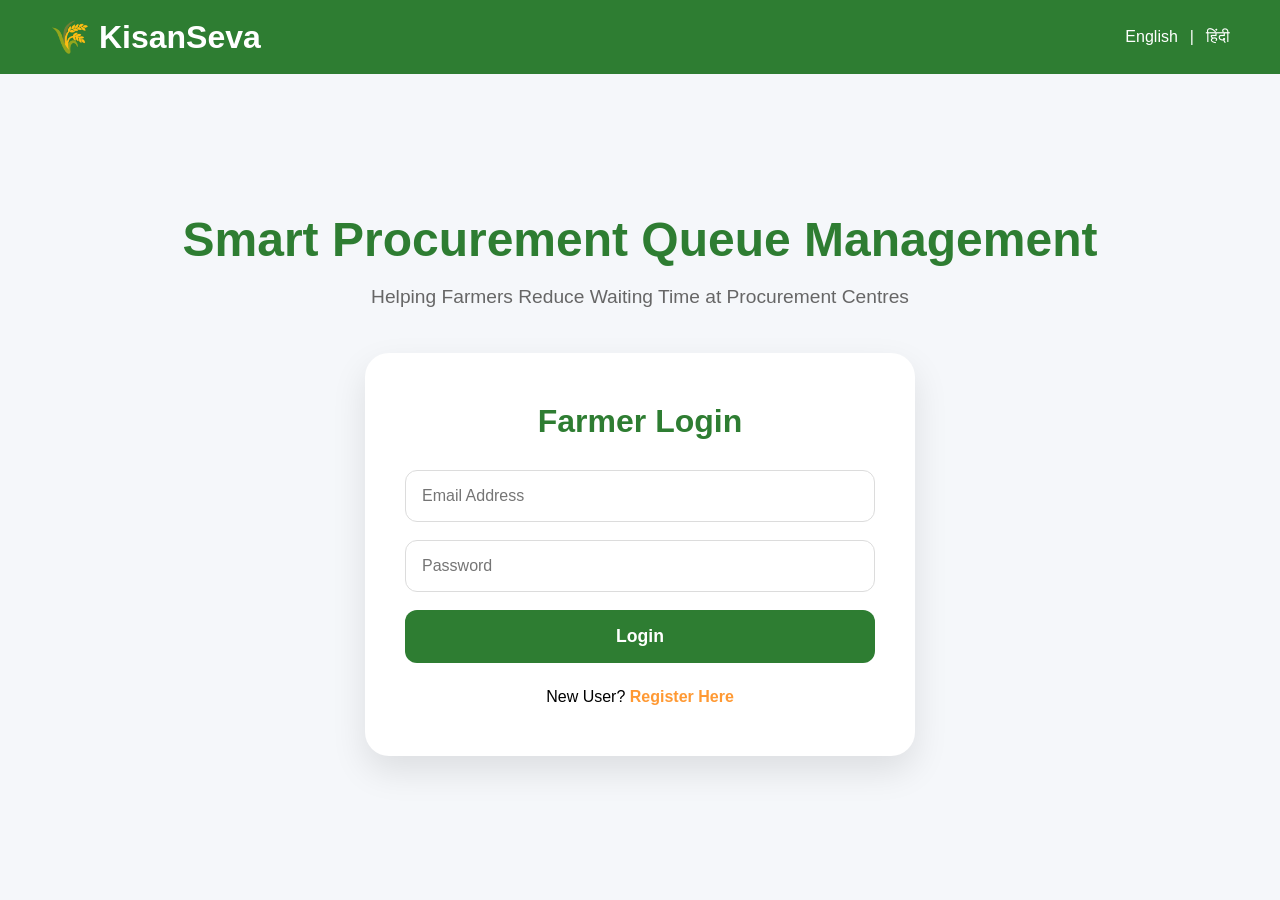
==== index.html @ c7c1035b "firt commit" ====
<!DOCTYPE html>
<html lang="en">

<head>
    <meta charset="UTF-8">
    <meta name="viewport" content="width=device-width, initial-scale=1.0">
    <title>KisanSeva</title>

    <link rel="stylesheet" href="static/style.css">
</head>

<body>

    <header>

        <div class="logo">
            🌾 KisanSeva
        </div>

        <div class="language-switch">
            <span id="english">English</span>
            <span>|</span>
            <span id="hindi">हिंदी</span>
        </div>

    </header>

    <main>

        <section class="hero">

            <h1 id="heroTitle">Smart Procurement Queue Management</h1>

            <p id="heroText">
                Helping Farmers Reduce Waiting Time
                at Procurement Centres
            </p>

        </section>

        <section class="login-card">

            <!-- LOGIN -->

            <div id="loginSection">

                <h2 id="loginHeading">Farmer Login</h2>

                <form id="loginForm">

                    <input
                        type="email"
                        placeholder="Email Address"
                        required
                    >

                    <input
                        type="password"
                        placeholder="Password"
                        required
                    >

                    <button id="loginBtn" type="submit">
                        Login
                    </button>

                </form>

                <p class="register-text">
                    <span id="newUserText">New User?</span>

                    <a href="#" id="showRegister">
                        Register Here
                    </a>
                </p>

            </div>

            <!-- REGISTER -->

            <div id="registerSection" style="display:none;">

                <h2 id="registerHeading">Farmer Registration</h2>

                <form id="registerForm">

                    <input
                        type="text"
                        placeholder="Full Name"
                        required
                    >

                    <input
                        type="email"
                        placeholder="Email Address"
                        required
                    >

                    <input
                        type="password"
                        placeholder="Password"
                        required
                    >

                    <button id="registerBtn" type="submit">
                        Register
                    </button>

                </form>

                <p class="register-text">
                    <span id="alreadyText">Already have an account?</span>

                    <a href="#" id="showLogin">
                        Login
                    </a>
                </p>

            </div>

        </section>

    </main>

    <script src="js/index.js"></script>

</body>

</html>
---- static/style.css ----
*{
    margin:0;
    padding:0;
    box-sizing:border-box;
    font-family:'Segoe UI',sans-serif;
}

body{
    background:#F5F7FA;
    min-height:100vh;
}

/* HEADER */

header{
    background:#2E7D32;
    color:white;

    display:flex;
    justify-content:space-between;
    align-items:center;

    padding:18px 50px;
}

.logo{
    font-size:2rem;
    font-weight:700;
}

.language-switch{
    display:flex;
    gap:12px;
    font-size:1rem;
    cursor:pointer;
}

/* MAIN */

main{
    min-height:calc(100vh - 80px);

    display:flex;
    flex-direction:column;

    justify-content:center;
    align-items:center;

    padding:20px;
}

/* HERO */

.hero{
    text-align:center;
    margin-bottom:40px;
}

.hero h1{
    color:#2E7D32;
    font-size:3rem;
    margin-bottom:15px;
}

.hero p{
    color:#666;
    font-size:1.2rem;
    line-height:1.6;
}

/* LOGIN CARD */

.login-card{
    width:550px;

    background:white;

    padding:50px 40px;

    border-radius:24px;

    box-shadow:0 15px 35px rgba(0,0,0,0.1);

    text-align:center;
}

.login-card h2{
    color:#2E7D32;
    font-size:2rem;
    margin-bottom:30px;
}

form{
    display:flex;
    flex-direction:column;
}

/* INPUTS */

input{
    width:100%;

    padding:16px;

    margin-bottom:18px;

    border:1px solid #dcdcdc;
    border-radius:12px;

    font-size:1rem;
}

input:focus{
    outline:none;
    border-color:#2E7D32;
}

/* BUTTON */

button{
    width:100%;

    padding:16px;

    border:none;
    border-radius:12px;

    background:#2E7D32;
    color:white;

    font-size:1.1rem;
    font-weight:600;

    cursor:pointer;

    transition:0.3s;
}

button:hover{
    background:#1B5E20;
}

/* REGISTER */

.register-text{
    margin-top:25px;
    font-size:1rem;
}

.register-text a{
    color:#FF9933;
    text-decoration:none;
    font-weight:600;
}

.register-text a:hover{
    text-decoration:underline;
}

/* MOBILE */

@media(max-width:768px){

    header{
        padding:15px 20px;
    }

    .logo{
        font-size:1.5rem;
    }

    .hero h1{
        font-size:2rem;
    }

    .hero p{
        font-size:1rem;
    }

    .login-card{
        width:100%;
        max-width:400px;
        padding:35px 25px;
    }

}
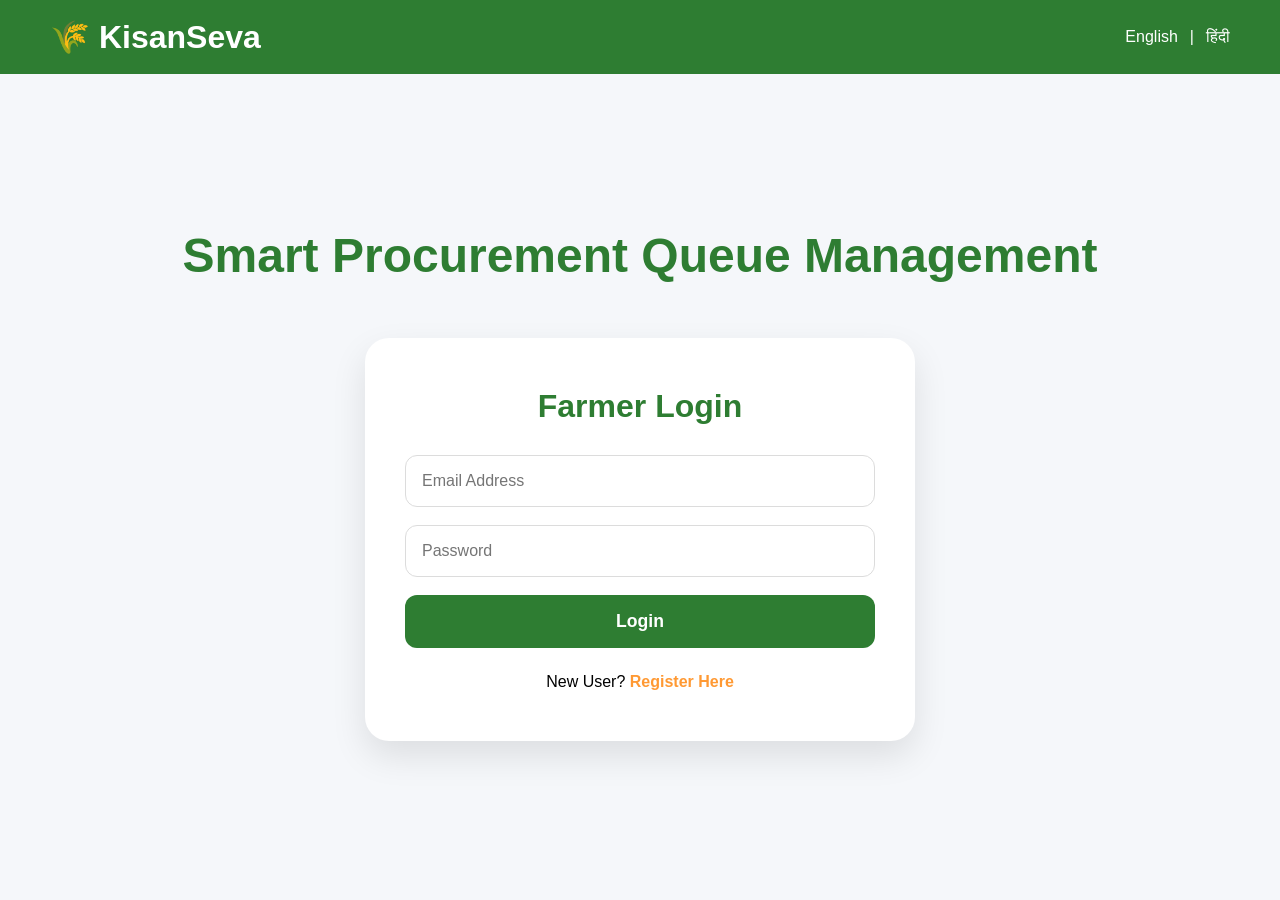
==== commit 66e2e36b: "changed ui a little of login page" ====
--- a/index.html
+++ b/index.html
@@ -30,11 +30,6 @@
         <section class="hero">
 
             <h1 id="heroTitle">Smart Procurement Queue Management</h1>
-
-            <p id="heroText">
-                Helping Farmers Reduce Waiting Time
-                at Procurement Centres
-            </p>
 
         </section>
 
